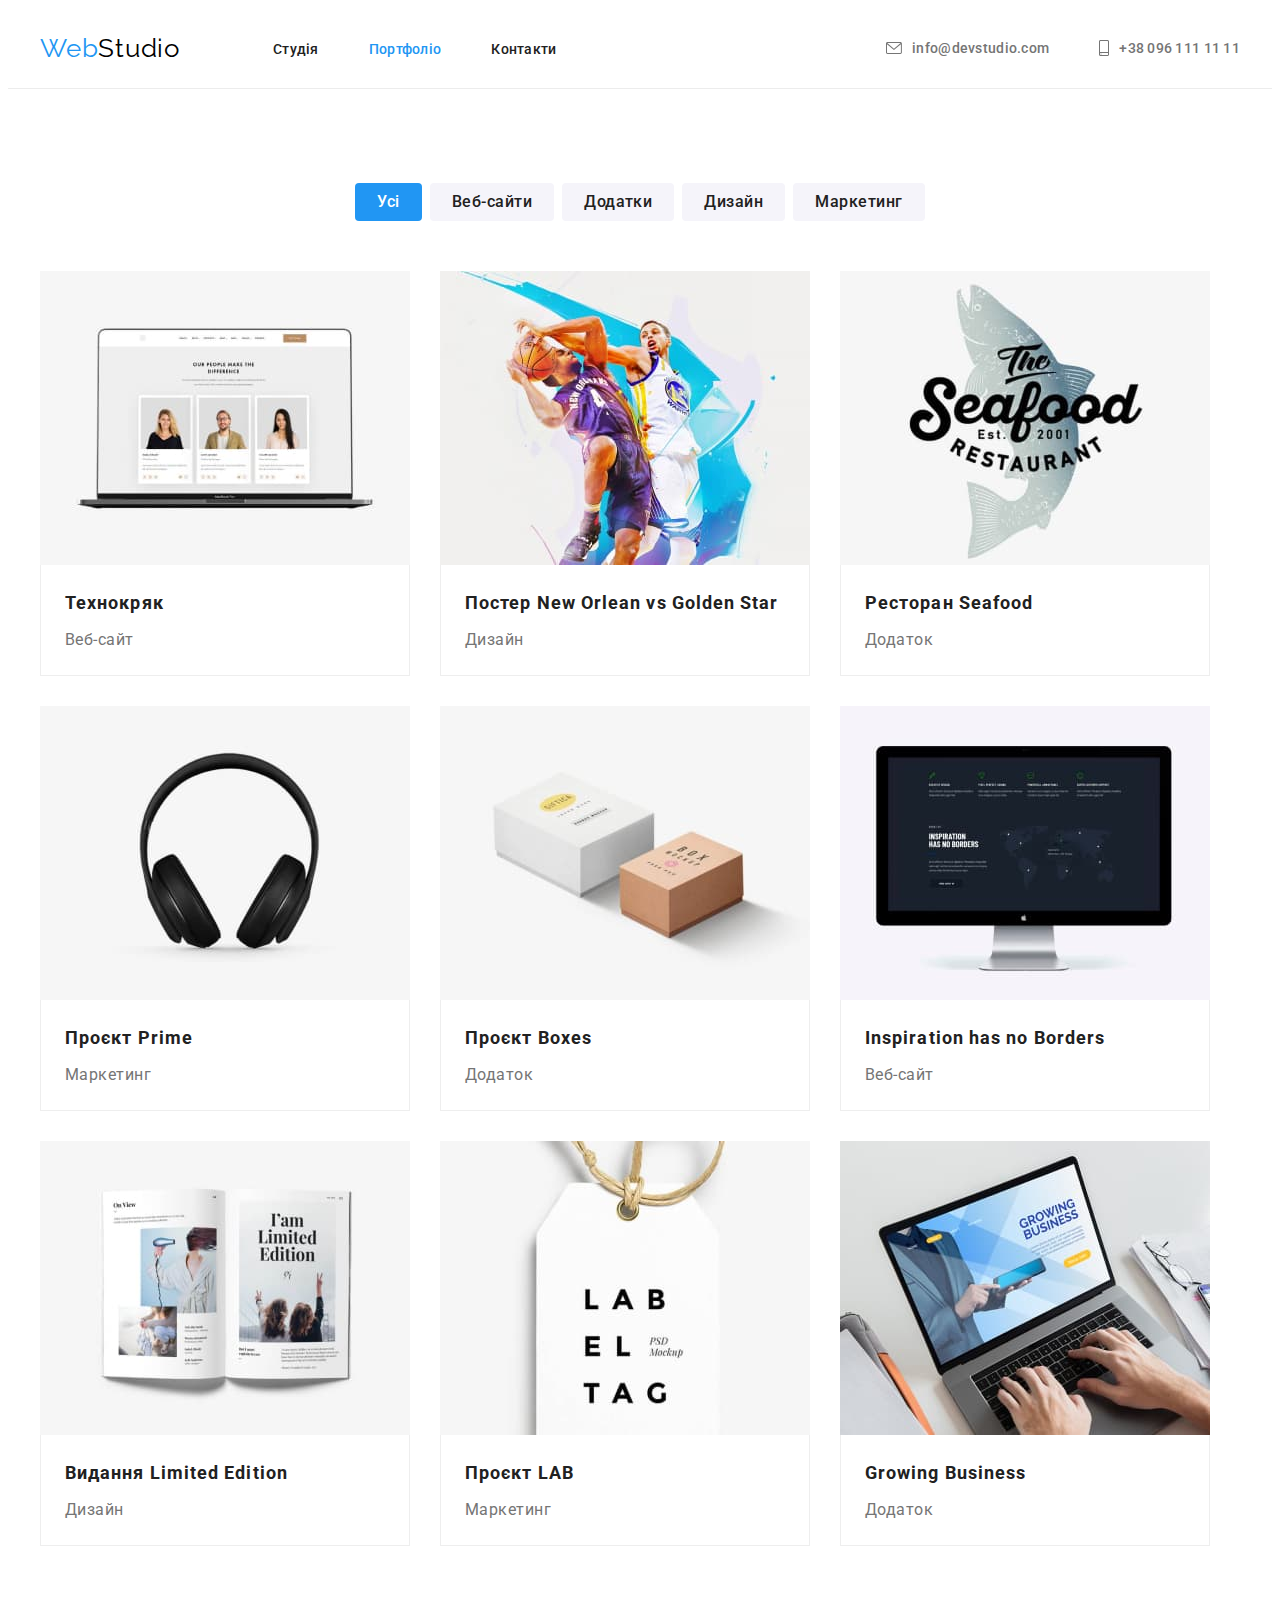
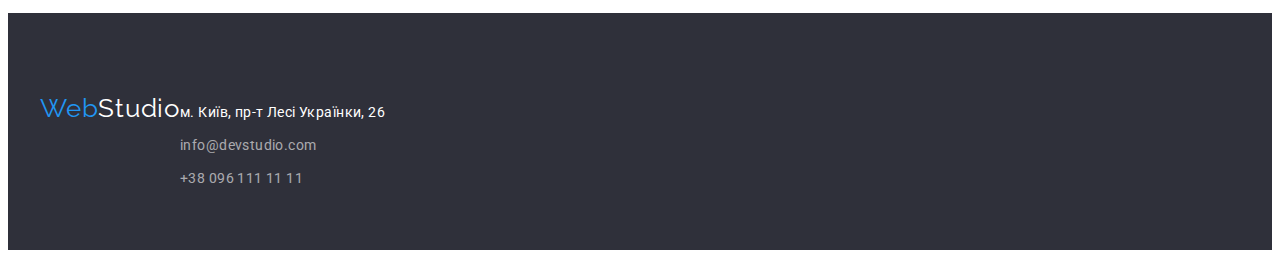
==== portfolio.html @ 48b32992 "Копіювання 4 роботи" ====
<!DOCTYPE html>
<html lang="en">
<head>
    <meta charset="UTF-8">
    <meta http-equiv="X-UA-Compatible" content="IE=edge">
    <meta name="viewport" content="width=device-width, initial-scale=1.0">
    <title>goit-markup-hw-02</title>
    <link rel="preconnect" href="https://fonts.googleapis.com">
    <link rel="preconnect" href="https://fonts.gstatic.com" crossorigin>
    <link href="https://fonts.googleapis.com/css2?family=Raleway:wght@700&family=Roboto:wght@400;500;700;900&display=swap"
        rel="stylesheet">
    <link rel="stylesheet" href="https://cdnjs.cloudflare.com/ajax/libs/modern-normalize/1.1.0/modern-normalize.min.css"
        integrity="sha512-wpPYUAdjBVSE4KJnH1VR1HeZfpl1ub8YT/NKx4PuQ5NmX2tKuGu6U/JRp5y+Y8XG2tV+wKQpNHVUX03MfMFn9Q=="
        crossorigin="anonymous" referrerpolicy="no-referrer" />
    <link rel="stylesheet" href="./css/styles.css" />
</head>
<body>
    <header class="header">
       <div class="container header-container">
            <a href="./index.html" class="logo-link link"><span class="web">Web</span>Studio</a>
            <nav class="navigation">
                <ul class="header-nav ul">
                    <li class="header-nav-list">
                        <a href="./index.html"class="nav-link link">Студія</a></li>
                    <li class="header-nav-list">
                        <a href="./portfolio.html"class="nav-link link current">Портфоліо</a></li>
                    <li class="header-nav-list">
                        <a href="#"class="nav-link link">Контакти</a></li>
                </ul>
            </nav>
            <ul class="header-contacts ul">
                <li class="header-contacts-list">
                    <a href="mailto:info@devstudio.com" class="header-mail link">
                        <svg class="icon-mail" width="16" height="12">
                            <use href="./images/icons.svg#icon-envelope"></use>
                        </svg>
                    info@devstudio.com
                    </a>
                </li>
                <li class="header-contacts-list">
                    <a href="tel:+380961111111" class="header-tel link">
                        <svg class="icon-tel" width="10" height="16">
                            <use href="./images/icons.svg#icon-smartphone"></use>
                        </svg>
                    +38 096 111 11 11
                    </a>
                </li>
            </ul>
       </div>
    </header>
    <main>
        <section class="profile">
            <div class="container profile-container">
                <h2 class="visually-hidden">Портфоліо</h2>
                <ul class="profile-list ul">
                    <li class="profile-item">
                      <button  class="btn-portfolio current" type="button">Усі</button>  
                    </li>
                    <li class="profile-item">
                      <button class="btn-portfolio" type="button">Веб-сайти</button>  
                    </li>
                    <li class="profile-item">
                      <button class="btn-portfolio" type="button">Додатки</button>  
                    </li>
                    <li class="profile-item">
                      <button class="btn-portfolio" type="button">Дизайн</button>  
                    </li>
                    <li class="profile-item">
                      <button class="btn-portfolio" type="button">Маркетинг</button>  
                    </li>
                </ul>
                <ul class="content">
                    <li class="content-item ul">
                        <img src="./images/website.jpg" alt="Монітор ноутбука" width="370">
                        <div class="project">
                            <h3 class="content-title">Технокряк</h3>
                            <p class="content-subtitle">Веб-сайт</p>
                        </div>
                    </li>
                    <li class="content-item ul">
                        <img src="./images/poster.jpg" alt="Басктболісти" width="370">
                        <div class="project">
                            <h3 class="content-title">Постер New Orlean vs Golden Star</h3>
                            <p class="content-subtitle">Дизайн</p>
                        </div>
                    </li>
                    <li class="content-item ul">
                        <img src="./images/seafood.jpg" alt="Логотип ресторану" width="370">
                        <div class="project">
                            <h3 class="content-title">Ресторан Seafood</h3>
                            <p class="content-subtitle">Додаток</p>
                        </div>
                    </li>
                    <li class="content-item ul">
                        <img src="./images/headphones.jpg" alt="Навушники" width="370">
                        <div class="project">
                            <h3 class="content-title">Проєкт Prime</h3>
                            <p class="content-subtitle">Маркетинг</p>
                        </div>
                    </li>
                    <li class="content-item ul">
                        <img src="./images/boxes.jpg" alt="Дві коробки" width="370">
                        <div class="project">
                            <h3 class="content-title">Проєкт Boxes</h3>
                            <p class="content-subtitle">Додаток</p>
                        </div>
                    </li>
                    <li class="content-item ul">
                        <img src="./images/inspiration.jpg" alt="Монітор комп'ютера" width="370">
                        <div class="project">
                            <h3 class="content-title">Inspiration has no Borders</h3>
                            <p class="content-subtitle">Веб-сайт</p>
                        </div>
                    </li>
                    <li class="content-item ul">
                        <img src="./images/edition.jpg" alt="Розворот журналу" width="370">
                        <div class="project">
                            <h3 class="content-title">Видання Limited Edition</h3>
                            <p class="content-subtitle">Дизайн</p>
                        </div>
                    </li>
                    <li class="content-item ul">
                        <img src="./images/lab.jpg" alt="Логотип" width="370">
                        <div class="project">
                            <h3 class="content-title">Проєкт LAB</h3>
                            <p class="content-subtitle">Маркетинг</p>
                        </div>
                    </li>
                    <li class="content-item ul">
                        <img src="./images/business.jpg" alt="Людина друкує текст" width="370">
                        <div class="project">
                            <h3 class="content-title">Growing Business</h3>
                            <p class="content-subtitle">Додаток</p>
                        </div>
                    </li>
                </ul>
            </div>
    </section>
    </main>
    <footer class="footer">
       <div class="container foote-container">
            <a href="./index.html" class="logo-footer-link link"><span class="web">Web</span>Studio</a>
                <address class="address">
                    <ul class="address-list ul">
                        <li class="address-list-item">
                            <a class="address-link link" href="https://goo.gl/maps/7Ttrmz1NtePC2R1u5" target="_blank" rel="nooper noreffere">м. Київ, пр-т Лесі Українки, 26</a>
                        </li>
                        <li class="address-list-item">
                            <a class="contact-link link" href="mailto:info@devstudio.com">info@devstudio.com</a>
                        </li>
                        <li class="address-list-item">
                            <a class="contact-link link" href="tel:+380961111111">+38 096 111 11 11</a>
                        </li>
                    </ul> 
                </address> 
       </div>
    </footer>
</body>
</html>
---- css/styles.css ----
body{
    font-family: 'Raleway', sans-serif;
    font-family: 'Roboto', sans-serif;
    background-color: var(--white);
    color: var(--main-text-color);
}
:root { 
--main-text-color: #212121;
--secondary-text-color: #757575;
--accent: #2196F3;
--white: #ffffff; 
--black: #000000;
--team-section-color:#F5F4FA;
--section-color: #2F303A;
--btn-color: #F5F4FA;
--footer-background-color:#2F303A;
--border-project-color: #EEEEEE;
--border-header:#ECECEC;
--soc-link-team: #AFB1B8;
}

h1,
h2,
h3,
h4,
h5,
h6, 
p{
  margin: 0;
}

ul{
  list-style: none;
  margin: 0;
  padding: 0;
}

address{
  font-style: normal;
}

.container {
width: 1200px;
padding-left: 15px;
padding-right: 15px;
margin: 0 auto;
}

img {
  display: block;
  max-width: 100%;
  height: auto;
}

.section {
  padding: 94px 0;
}

/* studio styles */
/* ------------------------header styles------------------------------ */

.header{
background: var(--white);
border-bottom: 1px solid var(--border-header);
}

.logo-link{
font-family: Raleway;
color: var(--black);
font-size: 26px;
line-height: calc(31/26);
letter-spacing: 0.03em;
margin-right: 93px;
}

.web{
  color: var(--accent);
}

.link{
  text-decoration: none;
}

.btn{
  cursor: pointer;
  font-family: inherit;
  display: block;
  margin: auto;
} 

.header-container{
  display: flex;
  align-items: center;
  height: 80px; 
}

.navigation{
  margin-right: auto;
}


.nav-link.current{
  color: var(--accent);
}

.header-nav, .header-contacts {
  left: 0px;
  top: 0px;
  display: flex;
  gap: 50px;
}

.nav-link {
  font-weight: 500;
  font-size: 14px;
  line-height: calc(16/14);
  letter-spacing: 0.02em;
  color: var(--main-text-colo);
}

.header-mail, .header-tel {
  font-weight: 500;
  font-size: 14px;
  line-height: calc(16/14);
  letter-spacing: 0.02em;
  color: var(--secondary-text-color);
  display: flex;
  padding-top: 32px;
  padding-bottom: 32px;
  align-items: center;
  gap: 10px;
}

.icon-mail, .icon-tel{
  fill: currentColor;
}

.nav-link:hover,
.nav-link:focus, 
.header-mail:hover, 
.header-mail:focus, 
.header-tel:hover, 
.header-tel:focus {
  color: var(--accent);
}

/* ------------------------hero styles------------------------------ */


.hero{
height: 600px;
background-color: var(--section-color);
background-image: linear-gradient(
  rgba(47, 48, 58, 0.4),
  rgba(47, 48, 58, 0.4)), 
  url('../images/hero.jpg');
background-repeat: no-repeat;
background-color: #C4C4C4;
background-position: center;
text-align: center;
padding-top: 200px;
padding-bottom: 200px; 
background-size: cover;
max-width: 1600px;
margin-left: auto;
margin-right: auto;
}

.section-title {
  width: 696px;
  margin: 0 auto 30px auto;
  margin-bottom: 30px;
  font-weight: 900;
  font-size: 44px;
  line-height: calc(60/44);
  text-align: center;
  letter-spacing: 0.06em;
  text-transform: uppercase;
  color: var(--white);  
}

.section-btn {
  font-weight: 700;
  font-size: 16px;
  line-height: calc(30/16);
  align-items: center;
  text-align: center;
  letter-spacing: 0.06em;
  background: var(--accent);
  border-radius: 4px;
  border: none;
  color: var(--white);
  margin-top: 30px;
  padding: 10px 29px;
}
.section-btn:hover,
.section-btn:focus{
  background: var(--accent);
  color: var(--black);
}
/* ------------------------about styles------------------------------ */

.about-container{
  display: flex;
}

.about{
  padding: 94px 0;
}

.about-list{
  display: flex;
  gap: 30px;
}

.about-list-item{
  flex-basis: calc((100% - 90px) / 4);
}

.about-list-item::before{
  display: block;
  content: "";
  width: 270px;
  height: 120px;
  background-size: 70px 70px;
  background-repeat: no-repeat;
  background-position: center;
  background-color: #F5F4FA;
  margin-bottom: 30px;
  border-radius: 4px;
}

.icon-antena::before{
  background-image: url(../images/antena.svg);
}

.icon-clock::before{
  background-image: url(../images/clock.svg);
}

.icon-diagrama::before{
  background-image: url(../images/diagram.svg);
}

.icon-astronaut::before{
  background-image: url(../images/astronaut.svg);
}

.about-title {
  font-size: 14px;
  line-height: calc(16/14);
  letter-spacing: 0.03em;
  text-transform: uppercase;
  color: var(--main-text-color);
  margin-bottom: 10px;
}

.about-sutitle {
  font-size: 14px;
  line-height: calc(24/14);
  letter-spacing: 0.03em;
  color: var(--secondary-text-color);
}

/* ------------------------aside styles------------------------------ */


.aside{
  padding-bottom: 94px;
}

.aside-list{
  display: flex;
  gap: 30px;
}

.aside-list-item{
flex-basis: calc((100% - 30px) / 3);
}

.aside-title {
  font-size: 36px;
  line-height: calc(42/36);
  text-align: center;
  letter-spacing: 0.03em;
  color: var(--main-text-color);
  margin-bottom: 50px;
}

/* ------------------------team styles------------------------------ */

.team {
  background: var(--team-section-color);
}

.team-list{
  display: flex;
  gap: 30px;
}

.team-item{
  flex-basis: calc((100% - 90px) / 4);
  box-shadow: 0px 1px 3px rgba(0, 0, 0, 0.12), 0px 1px 1px rgba(0, 0, 0, 0.14), 0px 2px 1px rgba(0, 0, 0, 0.2);
    border-radius: 0px 0px 4px 4px;
}

.team-project{
  background: var(--white);
  /* box-shadow: 0px 1px 3px rgba(0, 0, 0, 0.12), 0px 1px 1px rgba(0, 0, 0, 0.14), 0px 2px 1px rgba(0, 0, 0, 0.2); */
  border-radius: 0px 0px 4px 4px;
  padding-top: 30px;
  padding-bottom: 30px;
}

.team-item-title {
  font-weight: 500;
  font-size: 16px;
  line-height: calc(19/16);
  text-align: center;
  letter-spacing: 0.03em;
  color: var(--main-text-color);
  margin-bottom: 10px;
}

.team-item-sutitle {
  font-size: 16px;
  line-height: calc(19/16);
  text-align: center;
  letter-spacing: 0.03em;
  color: var(--secondary-text-color);
  margin-bottom: 16px;
}

.team-social-list{
  display: flex;
  justify-content: center;
  gap: 10px;
}

.social-list-item{
  width: 44px;
  height: 44px;
}

.social-list-link{
  display: flex;
  width: 100%;
  height: 100%;
  background-color: var(--white);
  border-radius: 50%;
  align-items: center;
  justify-content: center;
  text-decoration: none;
  color: inherit;
  color: var(--soc-link-team);
}

.team-social-icon{
  fill: currentColor; 

}

.social-list-link:hover,
.social-list-link:focus{
  cursor: pointer;
  background-color: var(--accent);
  color: var(--white);
}

/* ------------------------clients styles------------------------------ */


.clients-list {
display: flex;
gap: 30px;
justify-content: center;
}

.clients-list-item {
  flex-basis: calc((100% - 30px) / 6);
}

.clients-link {
  display: flex;
  align-items: center;
  color: #AFB1B8;
  width: 170px;
  height: 92px;
  border: 1px solid #AFB1B8;
  border-radius: 4px;
  padding: 16px 32px;
}

.clients-icon {
  fill: currentColor;
}

.clients-link:hover,
.clients-link:focus{
  border-color: var(--accent);
  color: var(--accent);
}


/* ------------------------footer styles------------------------------ */



.footer {
  background: var(--footer-background-color);
  background: var(--section-color);
  margin: 0 auto;
  padding-top: 60px;
  padding-bottom: 60px;
}

.logo-footer-link{
  font-family: Raleway;
  font-size: 26px;
  line-height: calc(31/16);
  letter-spacing: 0.03em;
  color: var(--white);
  margin-top: 10px;   
  margin-bottom: 20px;
} 


.address-list-item:not(:last-child) {
  margin-bottom: 9px;
}

.address-link{
  font-style: normal;
  font-size: 14px;
  line-height: calc(24/14);
  letter-spacing: 0.03em;
  color: var(--white);
}

.contact-link {
  font-size: 14px;
  line-height: calc(24/14);
  letter-spacing: 0.03em;
  color: rgba(255, 255, 255, 0.6);
  font-style: normal;
}

.address-link:hover, 
.address-link:focus,
.contact-link:hover,
.contact-link:focus{
  color: var(--accent);
}

.footer .container{
  display: flex;
  align-items: baseline;
}

.footer-social-container{
  margin-left: 70px;
  margin-top: 72;
}

.part-footer {
  display: flex;
}

.footer-title{
  font-weight: 700;
  font-size: 14px;
  line-height: calc(16/14);
  letter-spacing: 0.03em;
  text-transform: uppercase;
  color: var(--white);
  margin-bottom: 20px;
}

.footer-social-list{
  display: flex;
  align-items: center;
  gap: 10px;
  margin-top: 20px;
}

.footer-list-item {
  width: 44px;
  height: 44px;
}

.footer-social-link {
  display: flex;
  width: 100%;
  height: 100%;
  border-radius: 50%;
  background: rgba(255, 255, 255, 0.1);
  align-items: center;
  color: var(--white);
  justify-content: center;
  text-decoration: none;
}

.team-social-icon {
  fill: currentColor;
}

.footer-social-link:hover,
.footer-social-link:focus{
  background-color: var(--accent);
}

/* profile styles */
/* ------------------------ styles------------------------------ */

.profile{
padding-top: 94px;
padding-bottom: 94px;
margin: 0;
}

.profile-list{
display: flex;
flex-wrap: wrap;
gap: 8px;
padding-bottom: 50px;
align-items: center;
justify-content: center;
}


.visually-hidden {
  position: absolute;
  width: 1px;
  height: 1px;
  margin: -1px;
  border: 0;
  padding: 0;
  white-space: nowrap;
  clip-path: inset(100%);
  clip: rect(0 0 0 0);
  overflow: hidden;
}

.btn-portfolio {
  font-family: inherit;
  font-style: normal;
  font-weight: 500;
  font-size: 16px;
  line-height: calc(26/16);
  text-align: center;
  letter-spacing: 0.03em;
  color: var(--main-text-color);
  background: var(--btn-color);
  border-radius: 4px;
  border: none;
  cursor: pointer;
  padding: 6px 22px;
}

.btn-portfolio.current{
  background-color: var(--accent);
  color: var(--white);
}

.btn-portfolio:hover,
.btn-portfolio:focus{
  background: var(--accent);
  color: var(--btn-color);
  box-shadow: 0px 3px 1px rgba(0, 0, 0, 0.1), 0px 1px 2px rgba(0, 0, 0, 0.08), 0px 2px 2px rgba(0, 0, 0, 0.12);
}

/* ------------------------content styles------------------------------ */

.profile{
  padding-bottom: 67px;
}

.content-title {
  font-style: normal;
  font-size: 18px;
  line-height: calc(36/18);
  letter-spacing: 0.06em;
  color: var(--main-text-color);
  margin-bottom: 4px;
}

.content {
  display: flex;
  flex-wrap: wrap;
  gap: 30px;
}

.content-iten{
flex-basis: calc((100% - 60px) / 3);
}

.project{
  padding: 20px 24px;
  border: 1px solid var(--border-project-color);
  border-top: 0;
}

.content-subtitle{
  font-size: 16px;
  line-height: calc(30/16);
  letter-spacing: 0.03em;
  color: var(--secondary-text-color);
}

.content-item:hover,
.content-item:focus{
  box-shadow: 0px 1px 1px rgba(0, 0, 0, 0.12), 0px 4px 4px rgba(0, 0, 0, 0.06), 1px 4px 6px rgba(0, 0, 0, 0.16);
}
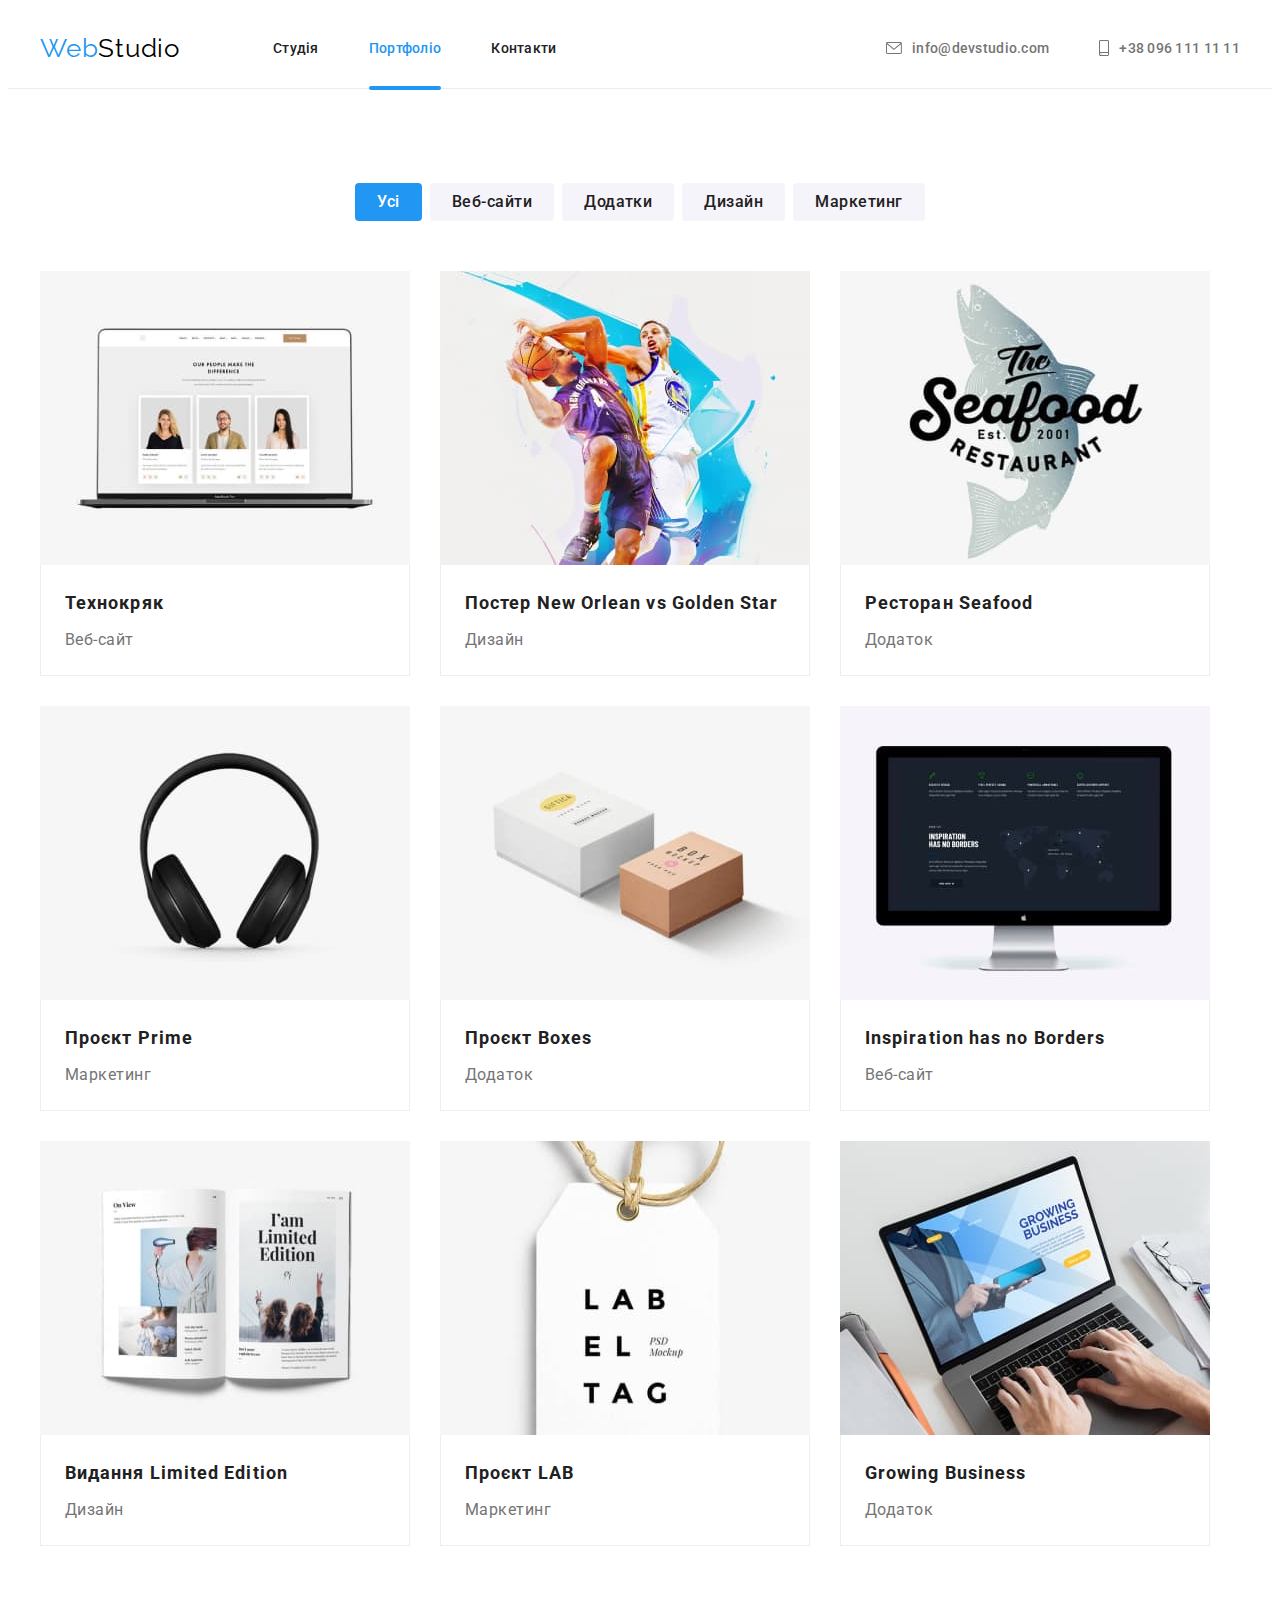
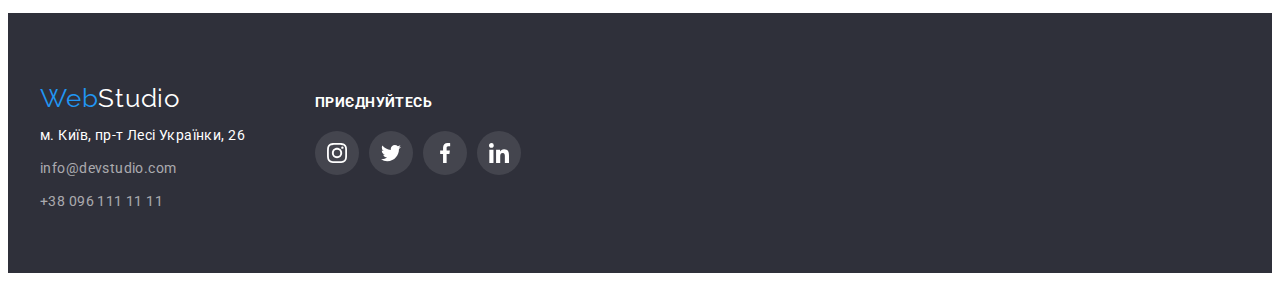
==== commit d5fdf3fe: "Додає псевдоелемент в хедер" ====
--- a/portfolio.html
+++ b/portfolio.html
@@ -137,13 +137,15 @@
             </div>
     </section>
     </main>
-    <footer class="footer">
-       <div class="container foote-container">
-            <a href="./index.html" class="logo-footer-link link"><span class="web">Web</span>Studio</a>
+    <footer class="footer ">
+        <div class="container">
+            <div class="footer-container">
+                <a href="./index.html" class="logo-footer-link link"><span class="web">Web</span>Studio</a>
                 <address class="address">
                     <ul class="address-list ul">
                         <li class="address-list-item">
-                            <a class="address-link link" href="https://goo.gl/maps/7Ttrmz1NtePC2R1u5" target="_blank" rel="nooper noreffere">м. Київ, пр-т Лесі Українки, 26</a>
+                            <a class="address-link link" href="https://goo.gl/maps/7Ttrmz1NtePC2R1u5" target="_blank"
+                                rel="nooper noreffere">м. Київ, пр-т Лесі Українки, 26</a>
                         </li>
                         <li class="address-list-item">
                             <a class="contact-link link" href="mailto:info@devstudio.com">info@devstudio.com</a>
@@ -151,9 +153,43 @@
                         <li class="address-list-item">
                             <a class="contact-link link" href="tel:+380961111111">+38 096 111 11 11</a>
                         </li>
-                    </ul> 
-                </address> 
-       </div>
+                    </ul>
+                </address>
+            </div>
+            <div class="footer-social-container">
+                <span class="footer-title">ПРИЄДНУЙТЕСЬ</span>
+                <ul class="footer-social-list">
+                    <li class="footer-list-item">
+                        <a class="footer-social-link" href="#">
+                            <svg class="team-social-icon" width="20" height="20">
+                                <use href="./images/icons.svg#icon-instagram-2"></use>
+                            </svg>
+                        </a>
+                    </li>
+                    <li class="footer-list-item">
+                        <a class="footer-social-link" href="#">
+                            <svg class="team-social-icon" width="20" height="20">
+                                <use href="./images/icons.svg#icon-twitter-1"></use>
+                            </svg>
+                        </a>
+                    </li>
+                    <li class="footer-list-item">
+                        <a class="footer-social-link" href="#">
+                            <svg class="team-social-icon" width="20" height="20">
+                                <use href="./images/icons.svg#icon-facebook-1"></use>
+                            </svg>
+                        </a>
+                    </li>
+                    <li class="footer-list-item">
+                        <a class="footer-social-link" href="#">
+                            <svg class="team-social-icon" width="20" height="20">
+                                <use href="./images/icons.svg#icon-linkedin-1"></use>
+                            </svg>
+                        </a>
+                    </li>
+                </ul>
+            </div>
+        </div>
     </footer>
 </body>
 </html>--- a/css/styles.css
+++ b/css/styles.css
@@ -110,12 +110,26 @@
   gap: 50px;
 }
 
-.nav-link {
+.nav-link  {
   font-weight: 500;
   font-size: 14px;
   line-height: calc(16/14);
   letter-spacing: 0.02em;
   color: var(--main-text-colo);
+  position: relative;
+  display: block;
+}
+
+.nav-link.current.link::after{
+  /* display: block; */
+  content:'';
+  position: absolute;
+  bottom: -210%;
+  left: 0;
+  width: 100%;
+  height: 4px;
+  background-color: var(--accent);
+  border-radius: 2px;
 }
 
 .header-mail, .header-tel {
@@ -192,7 +206,9 @@
   color: var(--white);
   margin-top: 30px;
   padding: 10px 29px;
-}
+  box-shadow: 0px 4px 4px rgba(0, 0, 0, 0.15);
+}
+
 .section-btn:hover,
 .section-btn:focus{
   background: var(--accent);
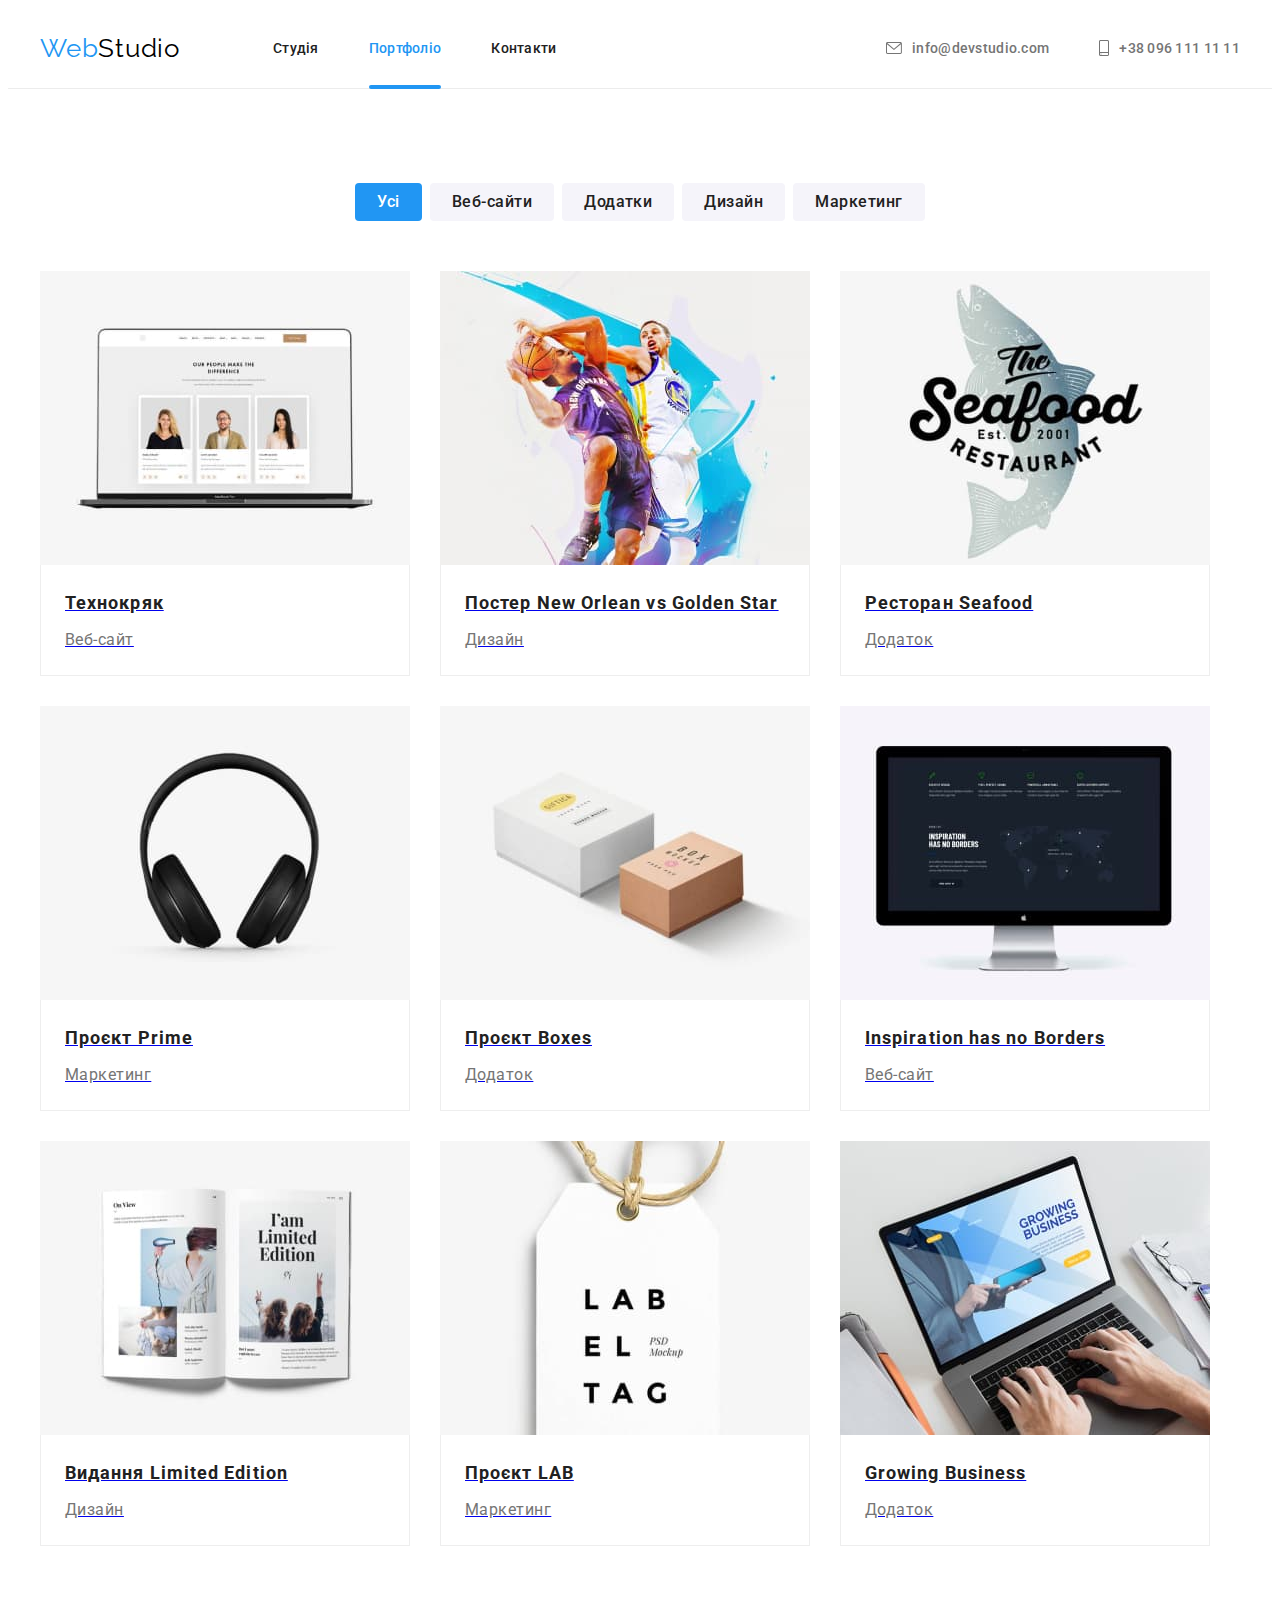
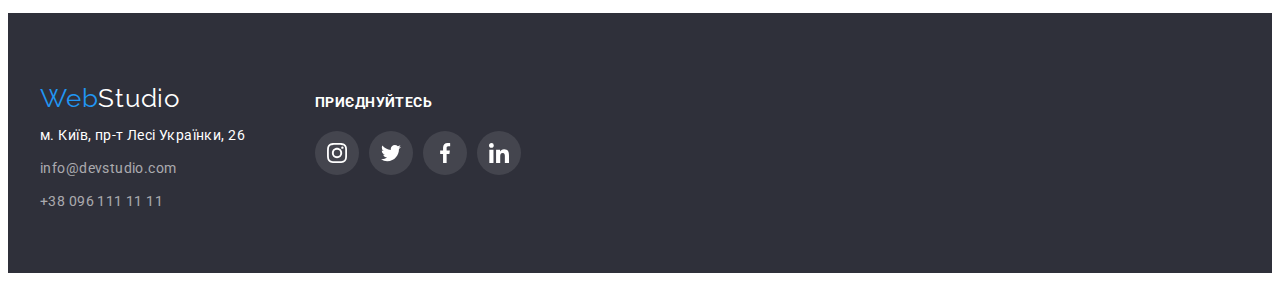
==== commit bfe20638: "Оверлей в портфоліо" ====
--- a/portfolio.html
+++ b/portfolio.html
@@ -71,67 +71,130 @@
                 </ul>
                 <ul class="content">
                     <li class="content-item ul">
-                        <img src="./images/website.jpg" alt="Монітор ноутбука" width="370">
-                        <div class="project">
-                            <h3 class="content-title">Технокряк</h3>
-                            <p class="content-subtitle">Веб-сайт</p>
-                        </div>
-                    </li>
-                    <li class="content-item ul">
-                        <img src="./images/poster.jpg" alt="Басктболісти" width="370">
-                        <div class="project">
-                            <h3 class="content-title">Постер New Orlean vs Golden Star</h3>
-                            <p class="content-subtitle">Дизайн</p>
-                        </div>
-                    </li>
-                    <li class="content-item ul">
-                        <img src="./images/seafood.jpg" alt="Логотип ресторану" width="370">
-                        <div class="project">
-                            <h3 class="content-title">Ресторан Seafood</h3>
-                            <p class="content-subtitle">Додаток</p>
-                        </div>
-                    </li>
-                    <li class="content-item ul">
-                        <img src="./images/headphones.jpg" alt="Навушники" width="370">
-                        <div class="project">
-                            <h3 class="content-title">Проєкт Prime</h3>
-                            <p class="content-subtitle">Маркетинг</p>
-                        </div>
-                    </li>
-                    <li class="content-item ul">
-                        <img src="./images/boxes.jpg" alt="Дві коробки" width="370">
-                        <div class="project">
-                            <h3 class="content-title">Проєкт Boxes</h3>
-                            <p class="content-subtitle">Додаток</p>
-                        </div>
-                    </li>
-                    <li class="content-item ul">
-                        <img src="./images/inspiration.jpg" alt="Монітор комп'ютера" width="370">
-                        <div class="project">
-                            <h3 class="content-title">Inspiration has no Borders</h3>
-                            <p class="content-subtitle">Веб-сайт</p>
-                        </div>
-                    </li>
-                    <li class="content-item ul">
-                        <img src="./images/edition.jpg" alt="Розворот журналу" width="370">
-                        <div class="project">
-                            <h3 class="content-title">Видання Limited Edition</h3>
-                            <p class="content-subtitle">Дизайн</p>
-                        </div>
-                    </li>
-                    <li class="content-item ul">
-                        <img src="./images/lab.jpg" alt="Логотип" width="370">
-                        <div class="project">
-                            <h3 class="content-title">Проєкт LAB</h3>
-                            <p class="content-subtitle">Маркетинг</p>
-                        </div>
-                    </li>
-                    <li class="content-item ul">
-                        <img src="./images/business.jpg" alt="Людина друкує текст" width="370">
-                        <div class="project">
-                            <h3 class="content-title">Growing Business</h3>
-                            <p class="content-subtitle">Додаток</p>
-                        </div>
+                        <a href="#" class="work-link">
+                            <div class="work-overlay">
+                                <img src="./images/website.jpg" alt="Монітор ноутбука" width="370">
+                                <p class="work-overlay-text">
+                                    Ресурс пропонує комплексні пропозиції з різним рівнем функціоналу та сервісів. Все це дозволить відвідувачу отримати вичерпні відомості про компанію чи приватну особу.
+                                </p>
+                            </div>
+                            <div class="project">
+                                <h3 class="content-title">Технокряк</h3>
+                                <p class="content-subtitle">Веб-сайт</p>
+                            </div>
+                        </a>
+                    </li>
+                    <li class="content-item ul">
+                        <a href="#" class="work-link">
+                            <div class="work-overlay">
+                                <img src="./images/poster.jpg" alt="Басктболісти" width="370">
+                                <p class="work-overlay-text">
+                                    Ресурс пропонує комплексні пропозиції з різним рівнем функціоналу та сервісів. Все це дозволить відвідувачу отримати вичерпні відомості про компанію чи приватну особу.
+                                </p>
+                            </div>
+                            <div class="project">
+                                <h3 class="content-title">Постер New Orlean vs Golden Star</h3>
+                                <p class="content-subtitle">Дизайн</p>
+                            </div>
+                        </a>
+                    </li>
+                    <li class="content-item ul">
+                        <a href="#" class="work-link">
+                            <div class="work-overlay">
+                                <img src="./images/seafood.jpg" alt="Логотип ресторану" width="370">
+                                <p class="work-overlay-text">
+                                    Ресурс пропонує комплексні пропозиції з різним рівнем функціоналу та сервісів. Все це дозволить відвідувачу отримати вичерпні відомості про компанію чи приватну особу.
+                                </p>
+                            </div>
+                            <div class="project">
+                                <h3 class="content-title">Ресторан Seafood</h3>
+                                <p class="content-subtitle">Додаток</p>
+                            </div>
+                        </a>
+                    </li>
+                    <li class="content-item ul">
+                        <a href="#" class="work-link">
+                            <div class="work-overlay">
+                                <img src="./images/headphones.jpg" alt="Навушники" width="370">
+                                <p class="work-overlay-text">
+                                    Ресурс пропонує комплексні пропозиції з різним рівнем функціоналу та сервісів. Все це дозволить відвідувачу отримати вичерпні відомості про компанію чи приватну особу.
+                                </p>
+                            </div>
+                            <div class="project">
+                                <h3 class="content-title">Проєкт Prime</h3>
+                                <p class="content-subtitle">Маркетинг</p>
+                            </div>
+                        </a>
+                    </li>
+                    <li class="content-item ul">
+                        <a href="#" class="work-link">
+                            <div class="work-overlay">
+                                <img src="./images/boxes.jpg" alt="Дві коробки" width="370">
+                                <p class="work-overlay-text">
+                                    Ресурс пропонує комплексні пропозиції з різним рівнем функціоналу та сервісів. Все це дозволить відвідувачу отримати вичерпні відомості про компанію чи приватну особу.
+                                </p>
+                            </div>
+                            <div class="project">
+                                <h3 class="content-title">Проєкт Boxes</h3>
+                                <p class="content-subtitle">Додаток</p>
+                            </div>
+                        </a>
+                    </li>
+                    <li class="content-item ul">
+                        <a href="#" class="work-link">
+                            <div class="work-overlay">
+                                <img src="./images/inspiration.jpg" alt="Монітор комп'ютера" width="370">
+                                <p class="work-overlay-text">
+                                    Ресурс пропонує комплексні пропозиції з різним рівнем функціоналу та сервісів. Все це дозволить відвідувачу отримати вичерпні відомості про компанію чи приватну особу.
+                                </p>
+                            </div>
+                            <div class="project">
+                                <h3 class="content-title">Inspiration has no Borders</h3>
+                                <p class="content-subtitle">Веб-сайт</p>
+                            </div>
+                        </a>
+                    </li>
+                    <li class="content-item ul">
+                        <a href="#" class="work-link">
+                            <div class="work-overlay">
+                                <img src="./images/edition.jpg" alt="Розворот журналу" width="370">
+                                <p class="work-overlay-text">
+                                    Ресурс пропонує комплексні пропозиції з різним рівнем функціоналу та сервісів. Все це дозволить відвідувачу отримати вичерпні відомості про компанію чи приватну особу.
+                                </p>
+                            </div>
+                            <div class="project">
+                                <h3 class="content-title">Видання Limited Edition</h3>
+                                <p class="content-subtitle">Дизайн</p>
+                            </div>
+                        </a>
+                    </li>
+                    <li class="content-item ul">
+                        <a href="#" class="work-link">
+                            <div class="work-overlay">
+                                <img src="./images/lab.jpg" alt="Логотип" width="370">
+                                <p class="work-overlay-text">
+                                    Ресурс пропонує комплексні пропозиції з різним рівнем функціоналу та сервісів. Все це дозволить відвідувачу отримати вичерпні відомості про компанію чи приватну особу.
+                                </p>
+                            </div>
+                            <div class="project">
+                                <h3 class="content-title">Проєкт LAB</h3>
+                                <p class="content-subtitle">Маркетинг</p>
+                            </div>
+                        </a>
+                    </li>
+                    <li class="content-item ul">
+                        <a href="#" class="work-link">
+                            <div class="work-overlay">
+                                <img src="./images/business.jpg" alt="Людина друкує текст" width="370">
+                                <p class="work-overlay-text">
+                                    Ресурс пропонує комплексні пропозиції з різним рівнем функціоналу та сервісів. Все це дозволить відвідувачу отримати вичерпні відомості про компанію чи приватну особу.
+                                </p>
+                            </div>
+                            <div class="project">
+                                <h3 class="content-title">Growing Business</h3>
+                                <p class="content-subtitle">Додаток</p>
+                            </div>
+                        </a>
                     </li>
                 </ul>
             </div>
--- a/css/styles.css
+++ b/css/styles.css
@@ -17,6 +17,9 @@
 --border-project-color: #EEEEEE;
 --border-header:#ECECEC;
 --soc-link-team: #AFB1B8;
+--aside-bck-color: #2F303A;
+--time: 250ms;
+--cubic:cubic-bezier(0.4, 0, 0.2, 1);
 }
 
 h1,
@@ -121,10 +124,10 @@
 }
 
 .nav-link.current.link::after{
-  /* display: block; */
+  display: block;
   content:'';
   position: absolute;
-  bottom: -210%;
+  bottom: -33px;
   left: 0;
   width: 100%;
   height: 4px;
@@ -303,6 +306,30 @@
   margin-bottom: 50px;
 }
 
+.work-wrap {
+  position: relative;
+}
+
+.work-text {
+font-weight: 700;
+font-size: 14px;
+line-height: calc(16/14);
+text-align: center;
+letter-spacing: 0.03em;
+text-transform: uppercase;
+color: var(--white);
+padding-top: 27px;
+position: absolute;
+position: absolute;
+bottom: 0;
+left: 0;
+width: 370px;
+height: 70px;
+background-color: var(--aside-bck-color);
+opacity: 0.8;
+margin: 0;
+}
+
 /* ------------------------team styles------------------------------ */
 
 .team {
@@ -585,6 +612,44 @@
   box-shadow: 0px 3px 1px rgba(0, 0, 0, 0.1), 0px 1px 2px rgba(0, 0, 0, 0.08), 0px 2px 2px rgba(0, 0, 0, 0.12);
 }
 
+.work-link{
+box-shadow: 0px 1px 1px rgba(0, 0, 0, 0.12), 0px 4px 4px rgba(0, 0, 0, 0.06), 1px 4px 6px rgba(0, 0, 0, 0.16);
+}  
+
+.work-overlay {
+  position: relative;
+  overflow: hidden;
+}
+
+.work-overlay-text {
+  font-weight: 400;
+  font-size: 18px;
+  line-height: calc(28/18);
+  letter-spacing: 0.03em;
+  color: #FFFFFF;
+  position: absolute;
+  top: 0;
+  left: 0;
+  transform: translateY(100%);
+  opacity: 0;
+  transition: transform var(--time) var(--cubic),
+  opacity var(--time) var(--cubic);
+  width: 100%;
+  height: 100%;
+  padding-top: 63px;
+  padding-right: 24px;
+  padding-bottom: 63px;
+  padding-left: 24px;
+  margin: 0;
+  background-color: var(--accent);
+  opacity: 1;
+}
+
+.work-link:hover .work-overlay-text {
+  transform: translateY(0);
+  opacity: 0.5;
+}
+
 /* ------------------------content styles------------------------------ */
 
 .profile{
@@ -608,6 +673,9 @@
 
 .content-iten{
 flex-basis: calc((100% - 60px) / 3);
+border-bottom: 1px solid #EEEEEE;
+padding: 0;
+margin: 0;
 }
 
 .project{
